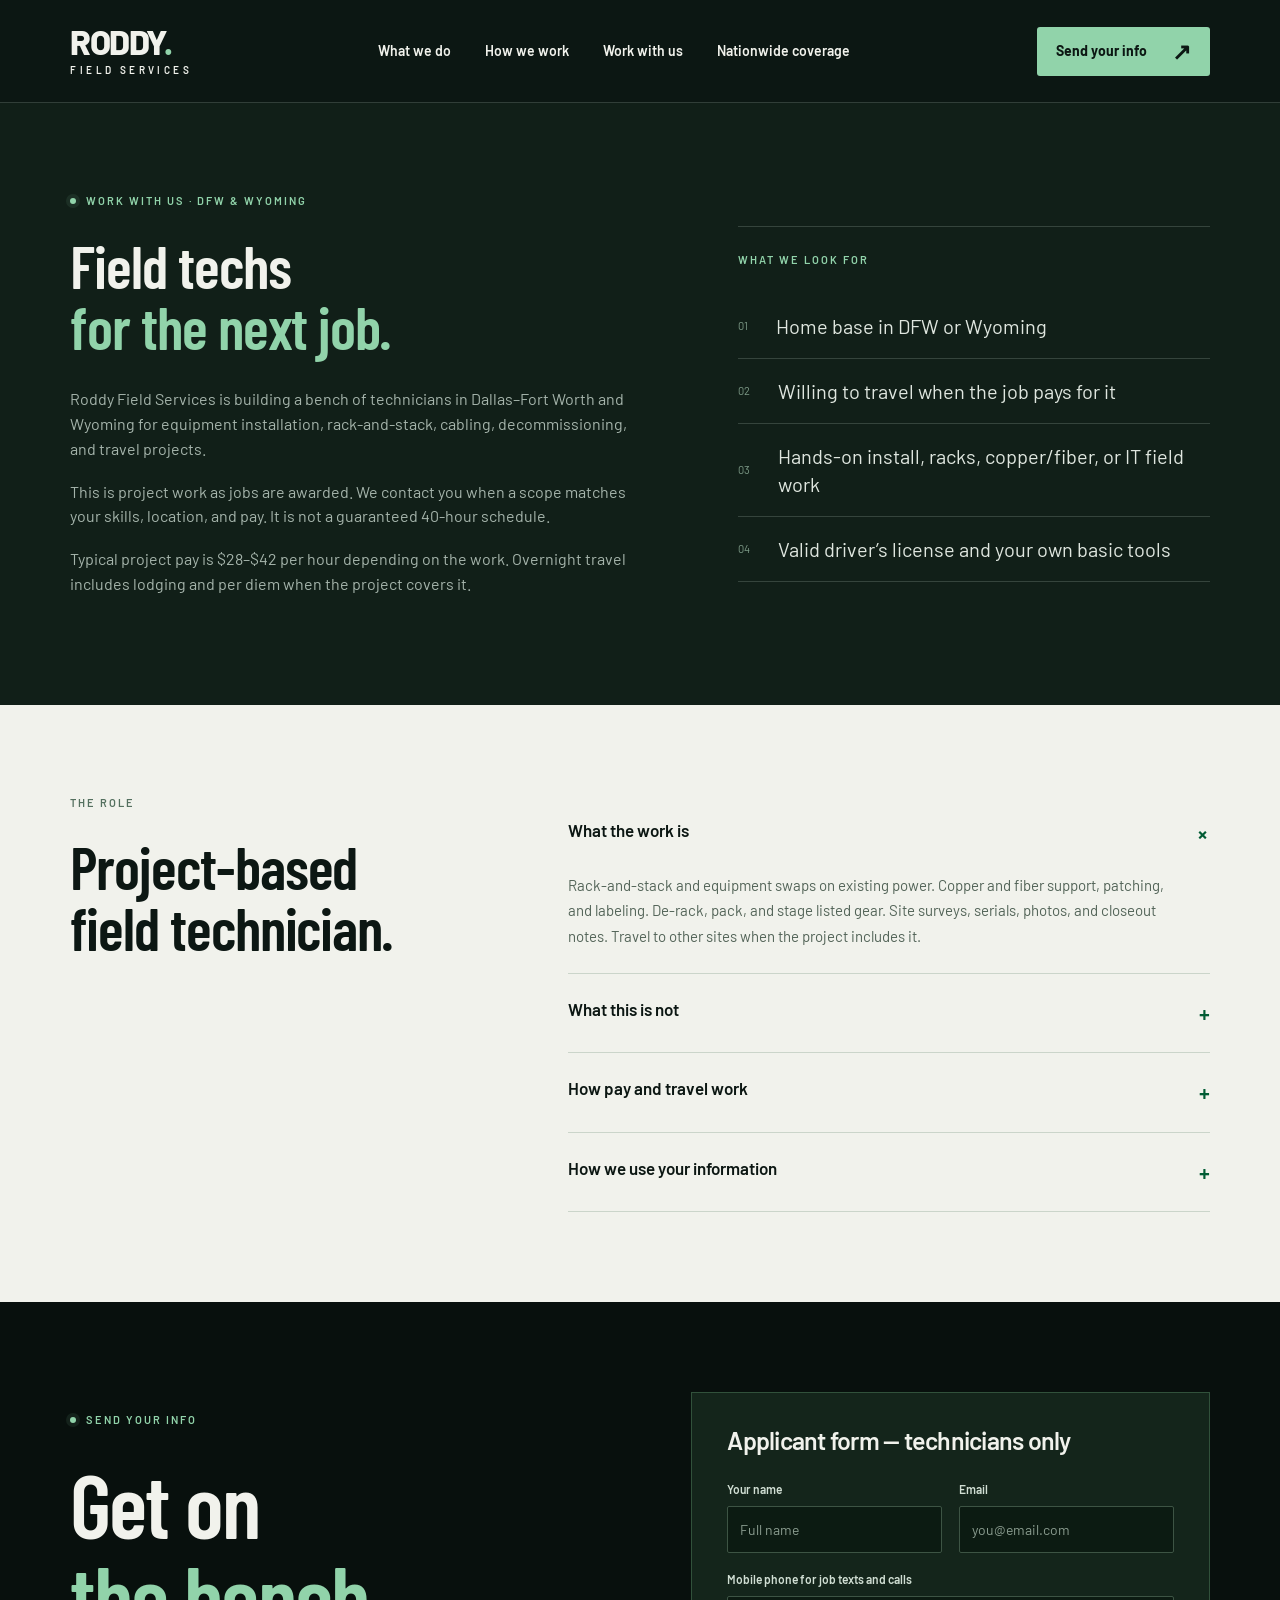
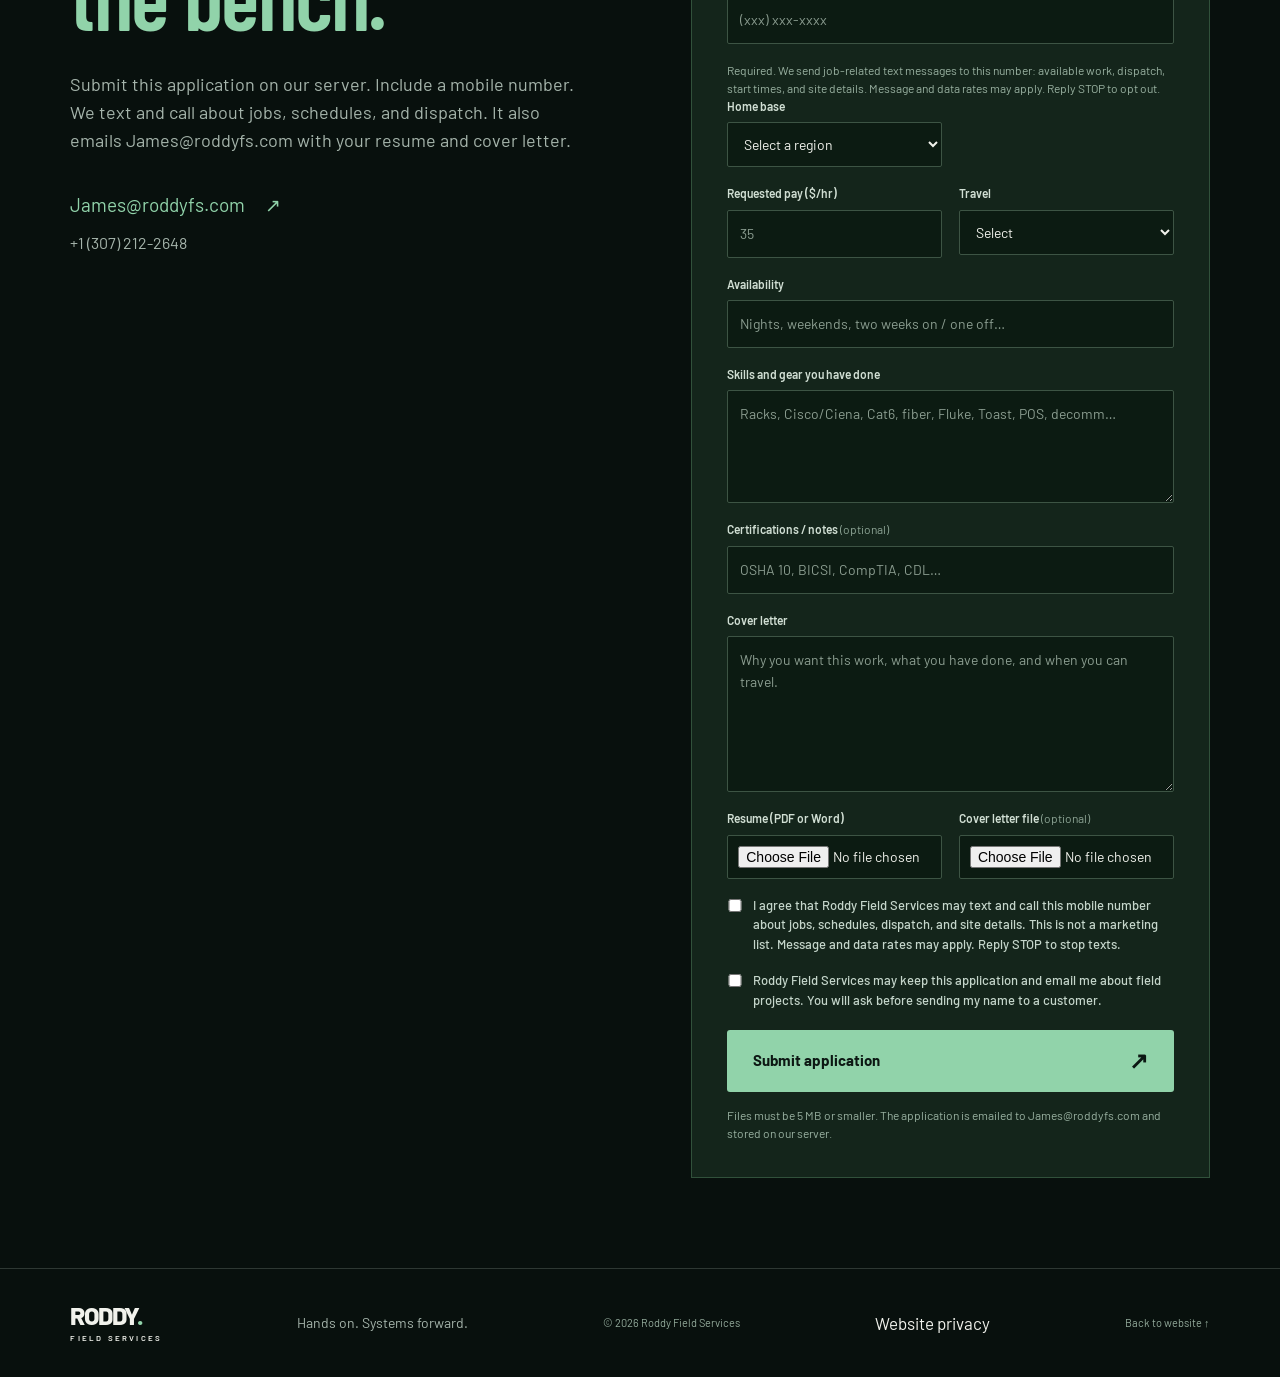
==== apply.html @ 119104b2 "Send customer project conversations to the droplet with a distinct mail title. The homepage form pos" ====
<!doctype html>
<html lang="en">
<head>
  <meta charset="utf-8"><meta name="viewport" content="width=device-width,initial-scale=1">
  <meta name="theme-color" content="#0c1713">
  <title>Field technicians wanted | Roddy Field Services</title>
  <meta name="description" content="Project-based field technician roster for Dallas–Fort Worth and Wyoming. Equipment installation, rack-and-stack, cabling, and travel work as projects are awarded.">
  <link rel="canonical" href="https://apply.roddyfs.com/">
  <meta property="og:url" content="https://apply.roddyfs.com/">
  <meta property="og:image" content="https://roddyfs.com/assets/roddy-badge.png">
  <meta property="og:title" content="Field technicians wanted | Roddy Field Services">
  <meta property="og:description" content="Join the Roddy Field Services bench for DFW and Wyoming. Project-based install, cabling, and travel work.">
  <meta property="og:type" content="website">
  <link rel="icon" href="assets/favicon.svg" type="image/svg+xml"><link rel="stylesheet" href="styles.css">
  <script src="apply.js" defer></script><script src="analytics.js" defer></script>
</head>
<body>
<a class="skip" href="#main">Skip to content</a>
<header class="header">
  <a class="brand" href="/" aria-label="Roddy Field Services home"><span>RODDY<span class="brand-dot">.</span></span><small>FIELD SERVICES</small></a>
  <nav aria-label="Main navigation" id="main-nav"><a href="/#services">What we do</a><a href="/#approach">How we work</a><a href="https://apply.roddyfs.com/" aria-current="page">Work with us</a><a href="/#service-areas">Nationwide coverage</a></nav>
  <a class="button small header-cta" href="#apply">Send your info <span aria-hidden="true">↗</span></a>
  <button class="menu-toggle" aria-label="Open navigation" aria-controls="main-nav" aria-expanded="false"><span></span><span></span></button>
</header>
<main id="main">
  <section class="about section" style="grid-template-columns:1.1fr .9fr;gap:8%">
    <div class="about-copy">
      <p class="eyebrow"><span class="status-dot"></span> WORK WITH US · DFW &amp; WYOMING</p>
      <h2>Field techs<br><span>for the next job.</span></h2>
      <p>Roddy Field Services is building a bench of technicians in Dallas–Fort Worth and Wyoming for equipment installation, rack-and-stack, cabling, decommissioning, and travel projects.</p>
      <p>This is project work as jobs are awarded. We contact you when a scope matches your skills, location, and pay. It is not a guaranteed 40-hour schedule.</p>
      <p>Typical project pay is $28–$42 per hour depending on the work. Overnight travel includes lodging and per diem when the project covers it.</p>
    </div>
    <div class="experience-panel">
      <span class="eyebrow">WHAT WE LOOK FOR</span>
      <div><span>01</span><p>Home base in DFW or Wyoming</p></div>
      <div><span>02</span><p>Willing to travel when the job pays for it</p></div>
      <div><span>03</span><p>Hands-on install, racks, copper/fiber, or IT field work</p></div>
      <div><span>04</span><p>Valid driver’s license and your own basic tools</p></div>
    </div>
  </section>

  <section class="faq section">
    <div>
      <p class="eyebrow">THE ROLE</p>
      <h2>Project-based<br>field technician.</h2>
    </div>
    <div class="faq-list">
      <details open><summary>What the work is<span aria-hidden="true">+</span></summary><p>Rack-and-stack and equipment swaps on existing power. Copper and fiber support, patching, and labeling. De-rack, pack, and stage listed gear. Site surveys, serials, photos, and closeout notes. Travel to other sites when the project includes it.</p></details>
      <details><summary>What this is not<span aria-hidden="true">+</span></summary><p>New 120 V circuits, hardwired UPS, fire alarm, cameras, or access control. Licensed electrical work stays with a licensed electrician. We will tell you the scope before you accept a project.</p></details>
      <details><summary>How pay and travel work<span aria-hidden="true">+</span></summary><p>Pay is set per project, typically $28–$42/hour. You review the rate, dates, and site before you accept. Overnight work includes lodging and per diem when the customer funds them. Drive time and overtime are written into the assignment.</p></details>
      <details><summary>How we use your information<span aria-hidden="true">+</span></summary><p>We keep your contact details, skills, home base, and requested pay. We text and call the mobile number you give us about matching jobs, start times, and site details. Message and data rates may apply. Reply STOP to a text to opt out. We do not sell the list. We ask before submitting your name to a customer.</p></details>
    </div>
  </section>

  <section class="contact section" id="apply">
    <div class="contact-copy">
      <p class="eyebrow"><span class="status-dot"></span> SEND YOUR INFO</p>
      <h2>Get on<br><span>the bench.</span></h2>
      <p>Submit this application on our server. Include a mobile number. We text and call about jobs, schedules, and dispatch. It also emails James@roddyfs.com with your resume and cover letter.</p>
      <a class="contact-email" href="mailto:James@roddyfs.com">James@roddyfs.com <span aria-hidden="true">↗</span></a>
      <a class="contact-phone" href="tel:+13072122648">+1 (307) 212-2648</a>
    </div>
    <form id="apply-form" enctype="multipart/form-data">
      <h3>Applicant form — technicians only</h3>
      <div class="form-row">
        <label>Your name<input name="name" autocomplete="name" placeholder="Full name" required maxlength="100"></label>
        <label>Email<input name="email" type="email" autocomplete="email" placeholder="you@email.com" required maxlength="150"></label>
      </div>
      <label>Mobile phone for job texts and calls<input name="phone" type="tel" autocomplete="tel" inputmode="tel" placeholder="(xxx) xxx-xxxx" required maxlength="40"></label>
      <p class="form-note">Required. We send job-related text messages to this number: available work, dispatch, start times, and site details. Message and data rates may apply. Reply STOP to opt out.</p>
      <div class="form-row">
        <label>Home base<select name="base" required>
          <option value="" disabled selected>Select a region</option>
          <option>Dallas–Fort Worth, TX</option>
          <option>Wyoming</option>
          <option>Open to relocate / other</option>
        </select></label>
      </div>
      <div class="form-row">
        <label>Requested pay ($/hr)<input name="pay" type="number" min="15" max="120" step="1" placeholder="35" required></label>
        <label>Travel<select name="travel" required>
          <option value="" disabled selected>Select</option>
          <option>Local only</option>
          <option>Regional (a few hours’ drive)</option>
          <option>Nationwide overnight</option>
        </select></label>
      </div>
      <label>Availability<input name="availability" placeholder="Nights, weekends, two weeks on / one off…" maxlength="180"></label>
      <label>Skills and gear you have done<textarea name="skills" rows="4" placeholder="Racks, Cisco/Ciena, Cat6, fiber, Fluke, Toast, POS, decomm…" required maxlength="1000"></textarea></label>
      <label>Certifications / notes <span class="optional">(optional)</span><input name="certs" placeholder="OSHA 10, BICSI, CompTIA, CDL…" maxlength="250"></label>
      <label>Cover letter<textarea name="coverLetter" rows="6" placeholder="Why you want this work, what you have done, and when you can travel." required maxlength="8000"></textarea></label>
      <div class="form-row">
        <label>Resume (PDF or Word)<input name="resume" type="file" accept=".pdf,.doc,.docx,.txt,.rtf,application/pdf" required></label>
        <label>Cover letter file <span class="optional">(optional)</span><input name="coverLetterFile" type="file" accept=".pdf,.doc,.docx,.txt,.rtf,application/pdf"></label>
      </div>
      <label class="consent-row"><input name="smsConsent" type="checkbox" required> I agree that Roddy Field Services may text and call this mobile number about jobs, schedules, dispatch, and site details. This is not a marketing list. Message and data rates may apply. Reply STOP to stop texts.</label>
      <label class="consent-row"><input name="consent" type="checkbox" required> Roddy Field Services may keep this application and email me about field projects. You will ask before sending my name to a customer.</label>
      <button type="submit" class="button">Submit application <span aria-hidden="true">↗</span></button>
      <p class="form-note">Files must be 5 MB or smaller. The application is emailed to James@roddyfs.com and stored on our server.</p>
      <div id="apply-status" hidden>
        <p role="status"></p>
      </div>
    </form>
  </section>
</main>
<footer>
  <a class="brand" href="/"><span>RODDY<span class="brand-dot">.</span></span><small>FIELD SERVICES</small></a>
  <p>Hands on. Systems forward.</p>
  <span>© <span id="year">2026</span> Roddy Field Services</span>
  <a href="privacy.html">Website privacy</a>
  <a href="/">Back to website ↑</a>
</footer>
</body>
</html>
---- styles.css ----
@import url('https://fonts.googleapis.com/css2?family=Barlow+Condensed:wght@500;600;700;800&family=Barlow:wght@400;500;600;700;800&display=swap');
:root{--ink:#0c1713;--deep:#08100d;--green:#025c34;--mint:#91d3aa;--paper:#f1f2ec;--muted:#a5b4ab;--line:rgba(215,237,222,.18);--font:'Barlow',Arial,sans-serif;--display:'Barlow Condensed','Arial Narrow',Impact,sans-serif}
*{box-sizing:border-box}html{scroll-behavior:smooth;scroll-padding-top:100px}body{margin:0;background:var(--ink);color:var(--paper);font-family:var(--font);font-size:17px;line-height:1.55}a{color:inherit;text-decoration:none}button,input,textarea,select{font:inherit}button,a,input,select,textarea{-webkit-tap-highlight-color:transparent}button{cursor:pointer}img{max-width:100%}h1,h2,h3,p{margin:0}h1,h2,h3{line-height:1.02}h1,h2{font-family:var(--display);font-weight:600;letter-spacing:-.018em}h2{font-size:clamp(48px,5.3vw,78px)}h3{font-size:26px;font-weight:600;letter-spacing:-.03em}p{color:var(--muted)}:focus-visible{outline:3px solid #9be8b9;outline-offset:5px}.skip{position:fixed;top:-80px;left:20px;z-index:100;background:var(--paper);color:var(--ink);padding:12px}.skip:focus{top:10px}.header{height:103px;max-width:1600px;margin:auto;padding:0 5.5%;display:flex;align-items:center;justify-content:space-between;border-bottom:1px solid var(--line);position:relative;z-index:10}.brand{display:flex;flex-direction:column;line-height:.9;flex-shrink:0}.brand>span{font-size:34px;font-weight:800;letter-spacing:-1.5px}.brand-dot{color:var(--mint)}.brand small{font-size:10px;letter-spacing:3.4px;margin-top:9px;font-weight:600}.header nav{display:flex;gap:34px;font-size:14px;font-weight:600}.header nav a{padding:10px 0}.header nav a:hover,.text-link:hover{color:var(--mint)}.button{display:inline-flex;align-items:center;justify-content:space-between;gap:25px;padding:18px 25px;background:var(--mint);color:var(--ink);font-size:15px;font-weight:700;border:1px solid transparent;border-radius:3px;transition:background .2s,transform .2s}.button:hover{background:#b8e7c8;transform:translateY(-2px)}.button span{font-size:23px;line-height:1}.button.small{padding:12px 18px;font-size:14px}.menu-toggle{display:none;background:none;border:0;padding:12px}.menu-toggle span{display:block;width:24px;height:2px;background:var(--paper);margin:6px}.hero{position:relative;overflow:hidden;max-width:1600px;margin:auto;min-height:720px;display:grid;grid-template-columns:1.05fr 1fr;padding:80px 5.5% 105px;align-items:center}.hero-grid{position:absolute;inset:0;background-image:linear-gradient(rgba(145,211,170,.035) 1px,transparent 1px),linear-gradient(90deg,rgba(145,211,170,.035) 1px,transparent 1px);background-size:76px 76px;mask-image:linear-gradient(90deg,transparent,#000);pointer-events:none}.hero-copy{position:relative;z-index:2}.eyebrow{font-size:11px;font-weight:600;letter-spacing:2px;color:var(--mint);display:flex;align-items:center;gap:10px;line-height:1.5}.status-dot{height:6px;width:6px;background:var(--mint);border-radius:50%;display:inline-block;flex-shrink:0;box-shadow:0 0 0 4px rgba(145,211,170,.09)}h1{font-size:clamp(64px,6.25vw,96px);margin:25px 0 27px}h1 em{font-style:normal;color:var(--mint)}.hero-description{font-size:18px;max-width:450px;line-height:1.65}.hero-actions{display:flex;align-items:center;gap:24px;margin-top:32px;flex-wrap:wrap}.text-link{display:inline-flex;gap:18px;align-items:center;font-size:14px;font-weight:600;border-bottom:1px solid var(--line);padding-bottom:7px}.hero-footnote{display:flex;align-items:center;gap:13px;font-size:10px;letter-spacing:1.8px;color:#8b9d90;margin-top:35px}.hero-footnote i{width:3px;height:3px;background:#6b8473}.hero-art{position:relative;min-width:0;transform:translateX(25px);padding:40px 0}.hero-art img{position:relative;width:110%;max-width:110%;margin-left:-5%;height:auto;filter:drop-shadow(0 25px 35px #0005)}.logo-halo{position:absolute;inset:0;background:radial-gradient(ellipse at center,#0c704141,transparent 68%)}.art-cross{position:absolute;color:#64826e;font-family:monospace;font-size:18px}.art-cross.top{right:0;top:0}.art-cross.bottom{left:0;bottom:0}.art-caption{display:flex;justify-content:space-between;font-size:9px;letter-spacing:2px;color:#8b9c91;padding:0 20px;margin-top:20px}.hero-bottom{position:absolute;left:5.5%;right:5.5%;bottom:26px;border-top:1px solid var(--line);padding-top:21px;display:flex;justify-content:space-between;font-size:9px;letter-spacing:1.8px;color:#99aaa0}.hero-bottom a{display:flex;gap:25px}.section{padding:90px max(5.5%,calc((100vw - 1424px)/2))}.section-label{display:flex;gap:35px;align-items:center;font-size:10px;font-weight:600;letter-spacing:2px;margin-bottom:55px}.section-label .line{height:1px;background:currentColor;opacity:.2;flex:1}.focus{background:var(--paper);color:var(--ink)}.focus .section-label{color:#5c7162}.focus-heading{display:grid;grid-template-columns:1.2fr 1fr;gap:70px;align-items:center}.focus h2 span{color:#52705d}.focus-heading p{color:#55665b;max-width:460px;font-size:17px;margin-bottom:17px}.decom-feature{display:grid;grid-template-columns:1.05fr 1fr;margin-top:55px;border:1px solid #cbd5ca;min-height:440px}.field-photo{position:relative;margin:0;overflow:hidden;background:#16231d;isolation:isolate}.field-photo img{display:block;width:100%;height:100%;object-fit:cover}.field-photo figcaption{position:absolute;bottom:0;left:0;right:0;z-index:1;padding:48px 24px 20px;background:linear-gradient(transparent,rgba(5,15,10,.9));color:#f1f2ec;display:flex;flex-wrap:wrap;align-items:center;justify-content:space-between;gap:8px 16px}.field-photo figcaption span{font-size:9px;letter-spacing:1.6px;font-weight:600}.field-photo figcaption small{font-size:10px;color:#c4d1c8}.installation-photo{min-height:440px}.installation-photo img{position:absolute;inset:0;object-position:58% center}.recovery-photo{aspect-ratio:3/2;margin-bottom:30px}.experience-panel .recovery-photo+ .eyebrow{margin-bottom:16px}.decom-content{padding:45px 50px}.decom-content .eyebrow{color:#477458;margin-bottom:17px}.decom-content h3{font-family:var(--display);font-size:44px;letter-spacing:0;margin-bottom:18px}.decom-content p{color:#54665b;font-size:15px}.check-list{list-style:none;padding:0;margin:23px 0 27px;font-size:14px}.check-list li{position:relative;padding-left:23px;margin:9px 0}.check-list li:before{content:'↗';position:absolute;left:0;color:#087748}.decom-content .text-link{border-color:#b9c7bc;color:#025c34}.section-intro{display:flex;justify-content:space-between;gap:50px;align-items:end;margin-bottom:50px}.section-intro p{max-width:340px;font-size:16px}.section-intro h2 span{color:var(--mint)}.service-list{border-top:1px solid var(--line)}details{border-bottom:1px solid var(--line)}summary{list-style:none;cursor:pointer}summary::-webkit-details-marker{display:none}.service-list summary{display:flex;align-items:center;gap:34px;padding:30px 0}.service-number{color:#7b9784;font-family:var(--display);font-size:19px}.service-list h3{font-size:27px;flex:1}.service-plus{font-size:30px;font-weight:400;color:var(--mint);transition:transform .2s}details[open] .service-plus{transform:rotate(45deg)}.service-detail{padding:0 45px 30px 55px;display:grid;grid-template-columns:1.1fr 1fr;gap:18px 70px}.service-detail p{font-size:16px;max-width:540px;grid-row:span 2}.service-detail>span{font-size:10px;letter-spacing:1.4px;color:#8ca395;align-self:end}.service-detail a{font-size:14px;color:var(--mint)}.approach{background:var(--green)}.approach .section-label{color:#a5c7b4}.approach p{color:#bbd0c3}.steps{display:grid;grid-template-columns:repeat(3,1fr);border-top:1px solid #ffffff30;margin-top:60px}.steps article{padding:30px 35px 0 0}.steps article+article{border-left:1px solid #ffffff30;padding-left:35px}.step-number{font-family:var(--display);font-size:45px;color:#82bd96}.steps h3{margin:30px 0 17px;font-size:27px}.steps p{font-size:16px;max-width:330px}.about{display:grid;grid-template-columns:1.15fr 1fr;gap:12%;align-items:center;background:#111f18}.about .eyebrow{margin-bottom:25px}.about h2{font-size:clamp(46px,4.7vw,68px);margin-bottom:30px}.about h2 span{color:var(--mint)}.about-copy>p:not(.eyebrow){max-width:560px;font-size:16px;margin-bottom:18px}.about .text-link{margin-top:12px}.experience-panel{border-top:1px solid var(--line);padding-top:25px}.experience-panel>div:not(.travel-note){display:flex;gap:28px;align-items:center;border-bottom:1px solid var(--line);padding:18px 0}.experience-panel>div>span{font-size:11px;color:#7e9b88}.experience-panel>div>p{font-size:20px;line-height:1.4;color:#dfE6df}.travel-note{display:flex;gap:18px;margin-top:30px}.travel-note svg{width:27px;height:30px;fill:none;stroke:var(--mint);stroke-width:1.4;flex-shrink:0}.experience-panel .travel-note p{font-size:13px;color:var(--muted);line-height:1.7}.travel-note strong{color:var(--mint);font-weight:500}.faq{display:grid;grid-template-columns:.8fr 1.2fr;gap:70px;background:var(--paper);color:var(--ink)}.faq .eyebrow{color:#54705f;margin-bottom:25px}.faq h2{font-size:60px}.faq details{border-color:#cbd5ca}.faq summary{display:flex;justify-content:space-between;gap:20px;padding:22px 0;font-size:17px;font-weight:600}.faq summary span{color:var(--green);font-size:22px}.faq details[open] summary span{transform:rotate(45deg)}.faq details p{color:#536458;font-size:15px;line-height:1.7;padding:0 35px 24px 0}.contact{display:grid;grid-template-columns:1fr 1fr;gap:9%;background:var(--deep);position:relative}.contact-copy{padding-top:20px}.contact h2{font-size:clamp(65px,7vw,100px);margin:30px 0}.contact h2 span{color:var(--mint)}.contact-copy p:not(.eyebrow){font-size:18px}.contact-email{display:flex;align-items:center;gap:20px;font-size:19px;margin-top:35px;color:var(--mint);overflow-wrap:anywhere}.contact-phone{display:block;font-size:16px;margin-top:12px;color:#a5b4ab}form{padding:35px;background:#14251b;border:1px solid #31513b}form h3{font-size:25px;margin-bottom:27px}.form-row{display:grid;grid-template-columns:1fr 1fr;gap:17px}label{display:block;font-size:12px;font-weight:600;color:#d0ded3;margin-bottom:17px}.optional{color:#8ca394;font-weight:400}input,select,textarea{display:block;width:100%;margin-top:7px;background:#0c1b12;border:1px solid #3d5444;border-radius:2px;color:var(--paper);padding:12px;font-size:14px;font-weight:400;min-width:0;outline-offset:2px}textarea{resize:vertical;min-height:100px}input::placeholder,textarea::placeholder{color:#8b9d90;opacity:1}select{color-scheme:dark}form .button{width:100%;margin-top:3px}form .form-note{font-size:12px;color:#99b1a1;line-height:1.5;margin-top:14px}#email-fallback{border-top:1px solid #405b47;margin-top:20px;padding-top:15px}#email-fallback p{font-size:13px}#copy-details{background:none;border:1px solid #789982;color:var(--mint);font-size:13px;padding:8px 12px;margin-top:12px}#copy-status{font-size:12px;margin-left:10px;color:var(--mint)}.consent-row{display:flex;align-items:flex-start;gap:10px;font-size:13px;font-weight:500;line-height:1.5;color:#c5d6cb}.consent-row input{width:auto;margin:3px 0 0;min-width:16px}input[type=file]{padding:10px;background:#0c1b12}#apply-status,#email-fallback{border-top:1px solid #405b47;margin-top:20px;padding-top:15px}#apply-status p{font-size:14px;color:var(--mint)}footer{border-top:1px solid var(--line);padding:35px 5.5%;display:flex;gap:35px;align-items:center;justify-content:space-between;background:var(--deep)}footer .brand>span{font-size:25px}footer .brand small{font-size:8px;letter-spacing:2.2px}footer p{font-size:14px}footer>span,footer>a:last-child{font-size:11px;color:#93aa9b}
@media(min-width:1600px){.header{max-width:none;padding-left:max(5.5%,calc((100vw - 1424px)/2));padding-right:max(5.5%,calc((100vw - 1424px)/2))}.hero{max-width:none;padding-left:max(5.5%,calc((100vw - 1424px)/2));padding-right:max(5.5%,calc((100vw - 1424px)/2))}.hero-bottom{left:max(5.5%,calc((100vw - 1424px)/2));right:max(5.5%,calc((100vw - 1424px)/2))}}
@media(max-width:1100px){.header nav{gap:20px}.hero{padding-top:65px;min-height:650px}h1{font-size:72px}.hero-art{transform:translateX(10px)}.hero-actions{gap:18px}.hero-actions .button{padding:15px 18px}.hero-description{font-size:16px}.hero-footnote{font-size:8px}.decom-content{padding:35px}.focus-heading{gap:40px}.service-detail{gap:20px 35px}.contact{gap:45px}form{padding:25px}.contact-email{font-size:16px}footer p{display:none}}
@media(max-width:760px){html{scroll-padding-top:25px}.header{height:85px;padding:0 6%}.brand>span{font-size:29px}.brand small{font-size:8px;letter-spacing:3px}.header-cta{margin-left:auto;margin-right:15px}.button.small{padding:10px 13px;font-size:12px;gap:12px}.menu-toggle{display:block}.header nav{display:none;position:absolute;top:84px;left:0;right:0;background:#13281c;padding:22px 6%;border-bottom:1px solid var(--line);box-shadow:0 15px 25px #0004}.header nav.open{display:flex;flex-direction:column;gap:6px}.hero{display:flex;flex-direction:column;align-items:stretch;padding:45px 6% 85px;min-height:0}.hero-grid{mask-image:none;opacity:.5}.eyebrow{font-size:9px;letter-spacing:1.5px}h1{font-size:clamp(59px,11vw,80px);margin:22px 0}.hero-description{max-width:480px;font-size:16px}.hero-actions{margin-top:25px}.hero-actions .button{font-size:14px}.hero-footnote{font-size:8px;letter-spacing:1.2px;margin-top:25px}.hero-art{width:100%;max-width:510px;align-self:center;transform:none;padding:20px 0 0;margin-top:35px}.hero-art img{width:100%;max-width:100%;margin:0}.art-caption{font-size:8px;margin-top:5px;padding:0}.art-cross{display:none}.hero-bottom{left:6%;right:6%;font-size:8px;letter-spacing:1px;bottom:20px}.hero-bottom>a{font-size:0;gap:0}.hero-bottom>a span{font-size:16px}.section{padding:60px 6%}.section-label{font-size:9px;margin-bottom:35px;gap:20px}.focus-heading{grid-template-columns:1fr;gap:25px}h2{font-size:52px}.focus-heading p{font-size:16px}.decom-feature{grid-template-columns:1fr;margin-top:25px}.installation-photo{min-height:0;aspect-ratio:3/2}.field-photo figcaption{padding:40px 18px 16px}.field-photo figcaption span{font-size:8px;letter-spacing:1.2px}.field-photo figcaption small{font-size:9px}.decom-content{padding:30px 25px}.decom-content h3{font-size:40px}.section-intro{display:block;margin-bottom:32px}.section-intro p{margin-top:23px;font-size:15px}.service-list summary{gap:18px;padding:24px 0}.service-list h3{font-size:22px;line-height:1.15}.service-number{font-size:17px}.service-detail{display:block;padding:0 10px 24px 35px}.service-detail p{font-size:15px;margin-bottom:18px}.service-detail>span{display:block;font-size:9px;margin-bottom:14px;line-height:1.7}.steps{grid-template-columns:1fr;margin-top:35px}.steps article,.steps article+article{padding:25px 0;border-left:0;border-bottom:1px solid #ffffff30;display:grid;grid-template-columns:50px 1fr;gap:12px 20px}.step-number{font-size:35px;grid-row:span 2}.steps h3{margin:4px 0 0;font-size:24px}.steps p{max-width:none;font-size:15px;grid-column:2}.about{grid-template-columns:1fr;gap:40px}.about h2{font-size:49px}.experience-panel>div>p{font-size:20px}.faq{grid-template-columns:1fr;gap:28px}.faq h2{font-size:50px}.faq h2 br{display:none}.faq .eyebrow{margin-bottom:18px}.faq summary{font-size:16px}.contact{grid-template-columns:1fr;gap:40px}.contact-copy{padding-top:0}.contact h2{font-size:72px}.contact h2 br:nth-child(2){display:none}.contact h2 span{display:block}.contact-email{font-size:19px}.form-row{gap:12px}form{padding:25px 20px}form h3{font-size:23px}footer{flex-wrap:wrap;padding:30px 6%;gap:25px}footer>span{order:3;flex:1 0 100%}footer>a:last-child{margin-left:auto}}
@media(prefers-reduced-motion:reduce){html{scroll-behavior:auto}*,*:before,*:after{transition:none!important;animation:none!important}}
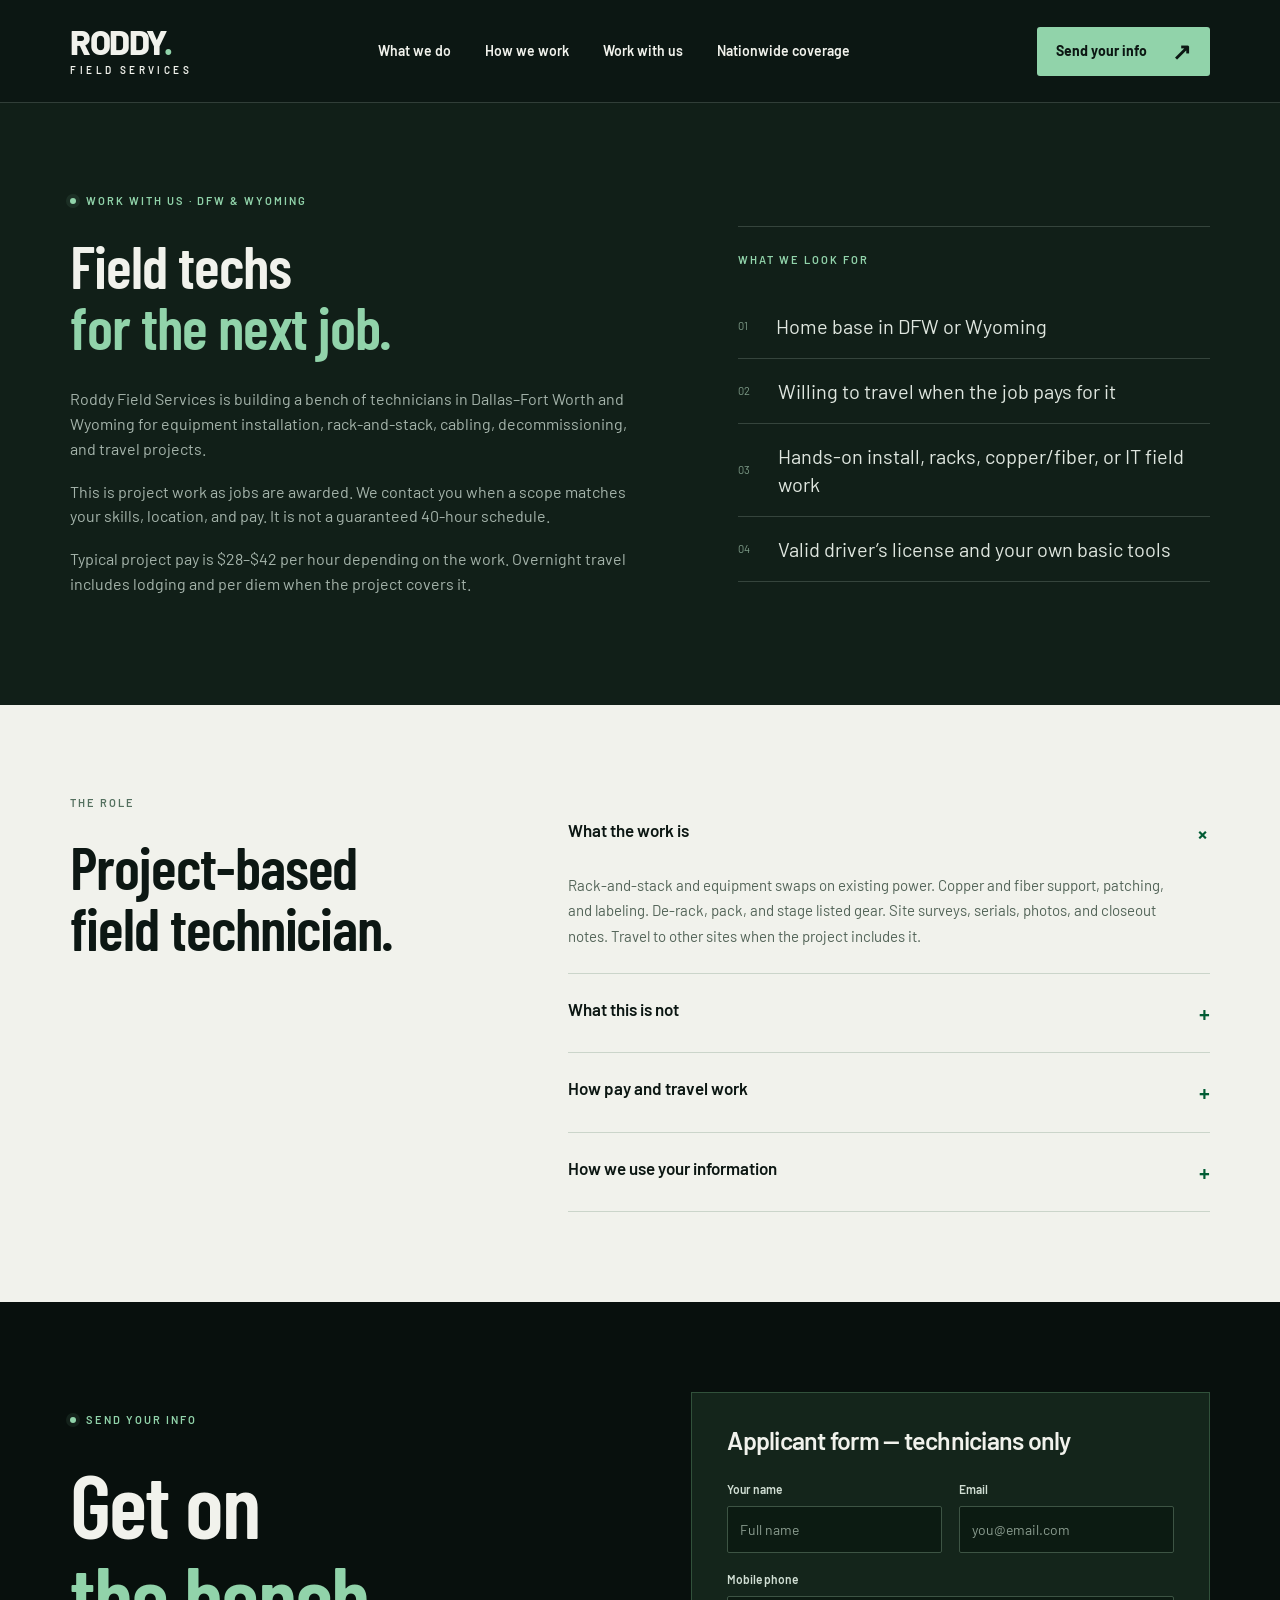
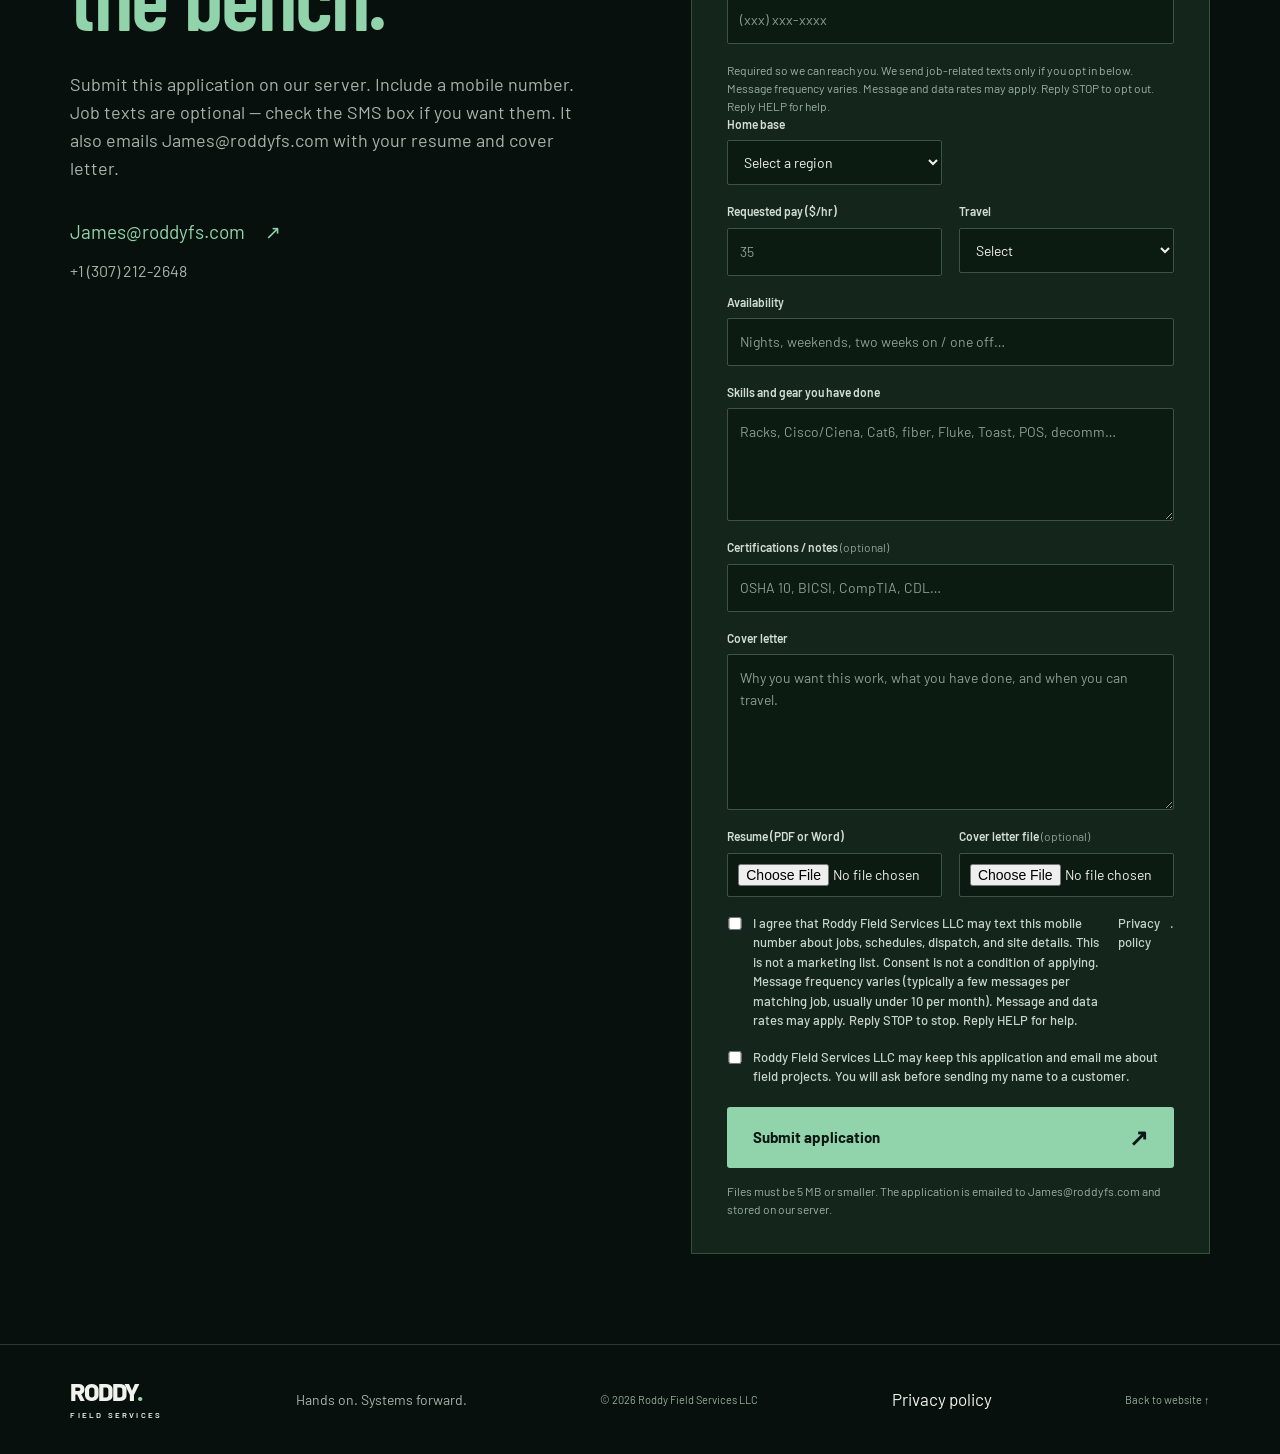
==== commit e8dcbe12: "Make job-text SMS opt-in optional and fill 10DLC privacy copy. Carriers reject a required SMS checkb" ====
--- a/apply.html
+++ b/apply.html
@@ -49,7 +49,7 @@
       <details open><summary>What the work is<span aria-hidden="true">+</span></summary><p>Rack-and-stack and equipment swaps on existing power. Copper and fiber support, patching, and labeling. De-rack, pack, and stage listed gear. Site surveys, serials, photos, and closeout notes. Travel to other sites when the project includes it.</p></details>
       <details><summary>What this is not<span aria-hidden="true">+</span></summary><p>New 120 V circuits, hardwired UPS, fire alarm, cameras, or access control. Licensed electrical work stays with a licensed electrician. We will tell you the scope before you accept a project.</p></details>
       <details><summary>How pay and travel work<span aria-hidden="true">+</span></summary><p>Pay is set per project, typically $28–$42/hour. You review the rate, dates, and site before you accept. Overnight work includes lodging and per diem when the customer funds them. Drive time and overtime are written into the assignment.</p></details>
-      <details><summary>How we use your information<span aria-hidden="true">+</span></summary><p>We keep your contact details, skills, home base, and requested pay. We text and call the mobile number you give us about matching jobs, start times, and site details. Message and data rates may apply. Reply STOP to a text to opt out. We do not sell the list. We ask before submitting your name to a customer.</p></details>
+      <details><summary>How we use your information<span aria-hidden="true">+</span></summary><p>Roddy Field Services LLC keeps your contact details, skills, home base, and requested pay. If you opt in, we text that mobile number about matching jobs, start times, and site details. Message frequency varies (typically a few messages per matching job, usually under 10 per month). Message and data rates may apply. Reply STOP to opt out. Reply HELP for help. Consent to texts is not a condition of applying. Mobile numbers and SMS opt-in data are not shared with third parties for marketing. We ask before submitting your name to a customer. See our <a href="/privacy.html">privacy policy</a>.</p></details>
     </div>
   </section>
 
@@ -57,7 +57,7 @@
     <div class="contact-copy">
       <p class="eyebrow"><span class="status-dot"></span> SEND YOUR INFO</p>
       <h2>Get on<br><span>the bench.</span></h2>
-      <p>Submit this application on our server. Include a mobile number. We text and call about jobs, schedules, and dispatch. It also emails James@roddyfs.com with your resume and cover letter.</p>
+      <p>Submit this application on our server. Include a mobile number. Job texts are optional — check the SMS box if you want them. It also emails James@roddyfs.com with your resume and cover letter.</p>
       <a class="contact-email" href="mailto:James@roddyfs.com">James@roddyfs.com <span aria-hidden="true">↗</span></a>
       <a class="contact-phone" href="tel:+13072122648">+1 (307) 212-2648</a>
     </div>
@@ -67,8 +67,8 @@
         <label>Your name<input name="name" autocomplete="name" placeholder="Full name" required maxlength="100"></label>
         <label>Email<input name="email" type="email" autocomplete="email" placeholder="you@email.com" required maxlength="150"></label>
       </div>
-      <label>Mobile phone for job texts and calls<input name="phone" type="tel" autocomplete="tel" inputmode="tel" placeholder="(xxx) xxx-xxxx" required maxlength="40"></label>
-      <p class="form-note">Required. We send job-related text messages to this number: available work, dispatch, start times, and site details. Message and data rates may apply. Reply STOP to opt out.</p>
+      <label>Mobile phone<input name="phone" type="tel" autocomplete="tel" inputmode="tel" placeholder="(xxx) xxx-xxxx" required maxlength="40"></label>
+      <p class="form-note">Required so we can reach you. We send job-related texts only if you opt in below. Message frequency varies. Message and data rates may apply. Reply STOP to opt out. Reply HELP for help.</p>
       <div class="form-row">
         <label>Home base<select name="base" required>
           <option value="" disabled selected>Select a region</option>
@@ -94,8 +94,8 @@
         <label>Resume (PDF or Word)<input name="resume" type="file" accept=".pdf,.doc,.docx,.txt,.rtf,application/pdf" required></label>
         <label>Cover letter file <span class="optional">(optional)</span><input name="coverLetterFile" type="file" accept=".pdf,.doc,.docx,.txt,.rtf,application/pdf"></label>
       </div>
-      <label class="consent-row"><input name="smsConsent" type="checkbox" required> I agree that Roddy Field Services may text and call this mobile number about jobs, schedules, dispatch, and site details. This is not a marketing list. Message and data rates may apply. Reply STOP to stop texts.</label>
-      <label class="consent-row"><input name="consent" type="checkbox" required> Roddy Field Services may keep this application and email me about field projects. You will ask before sending my name to a customer.</label>
+      <label class="consent-row"><input name="smsConsent" type="checkbox"> I agree that Roddy Field Services LLC may text this mobile number about jobs, schedules, dispatch, and site details. This is not a marketing list. Consent is not a condition of applying. Message frequency varies (typically a few messages per matching job, usually under 10 per month). Message and data rates may apply. Reply STOP to stop. Reply HELP for help. <a href="/privacy.html">Privacy policy</a>.</label>
+      <label class="consent-row"><input name="consent" type="checkbox" required> Roddy Field Services LLC may keep this application and email me about field projects. You will ask before sending my name to a customer.</label>
       <button type="submit" class="button">Submit application <span aria-hidden="true">↗</span></button>
       <p class="form-note">Files must be 5 MB or smaller. The application is emailed to James@roddyfs.com and stored on our server.</p>
       <div id="apply-status" hidden>
@@ -107,8 +107,8 @@
 <footer>
   <a class="brand" href="/"><span>RODDY<span class="brand-dot">.</span></span><small>FIELD SERVICES</small></a>
   <p>Hands on. Systems forward.</p>
-  <span>© <span id="year">2026</span> Roddy Field Services</span>
-  <a href="privacy.html">Website privacy</a>
+  <span>© <span id="year">2026</span> Roddy Field Services LLC</span>
+  <a href="/privacy.html">Privacy policy</a>
   <a href="/">Back to website ↑</a>
 </footer>
 </body>
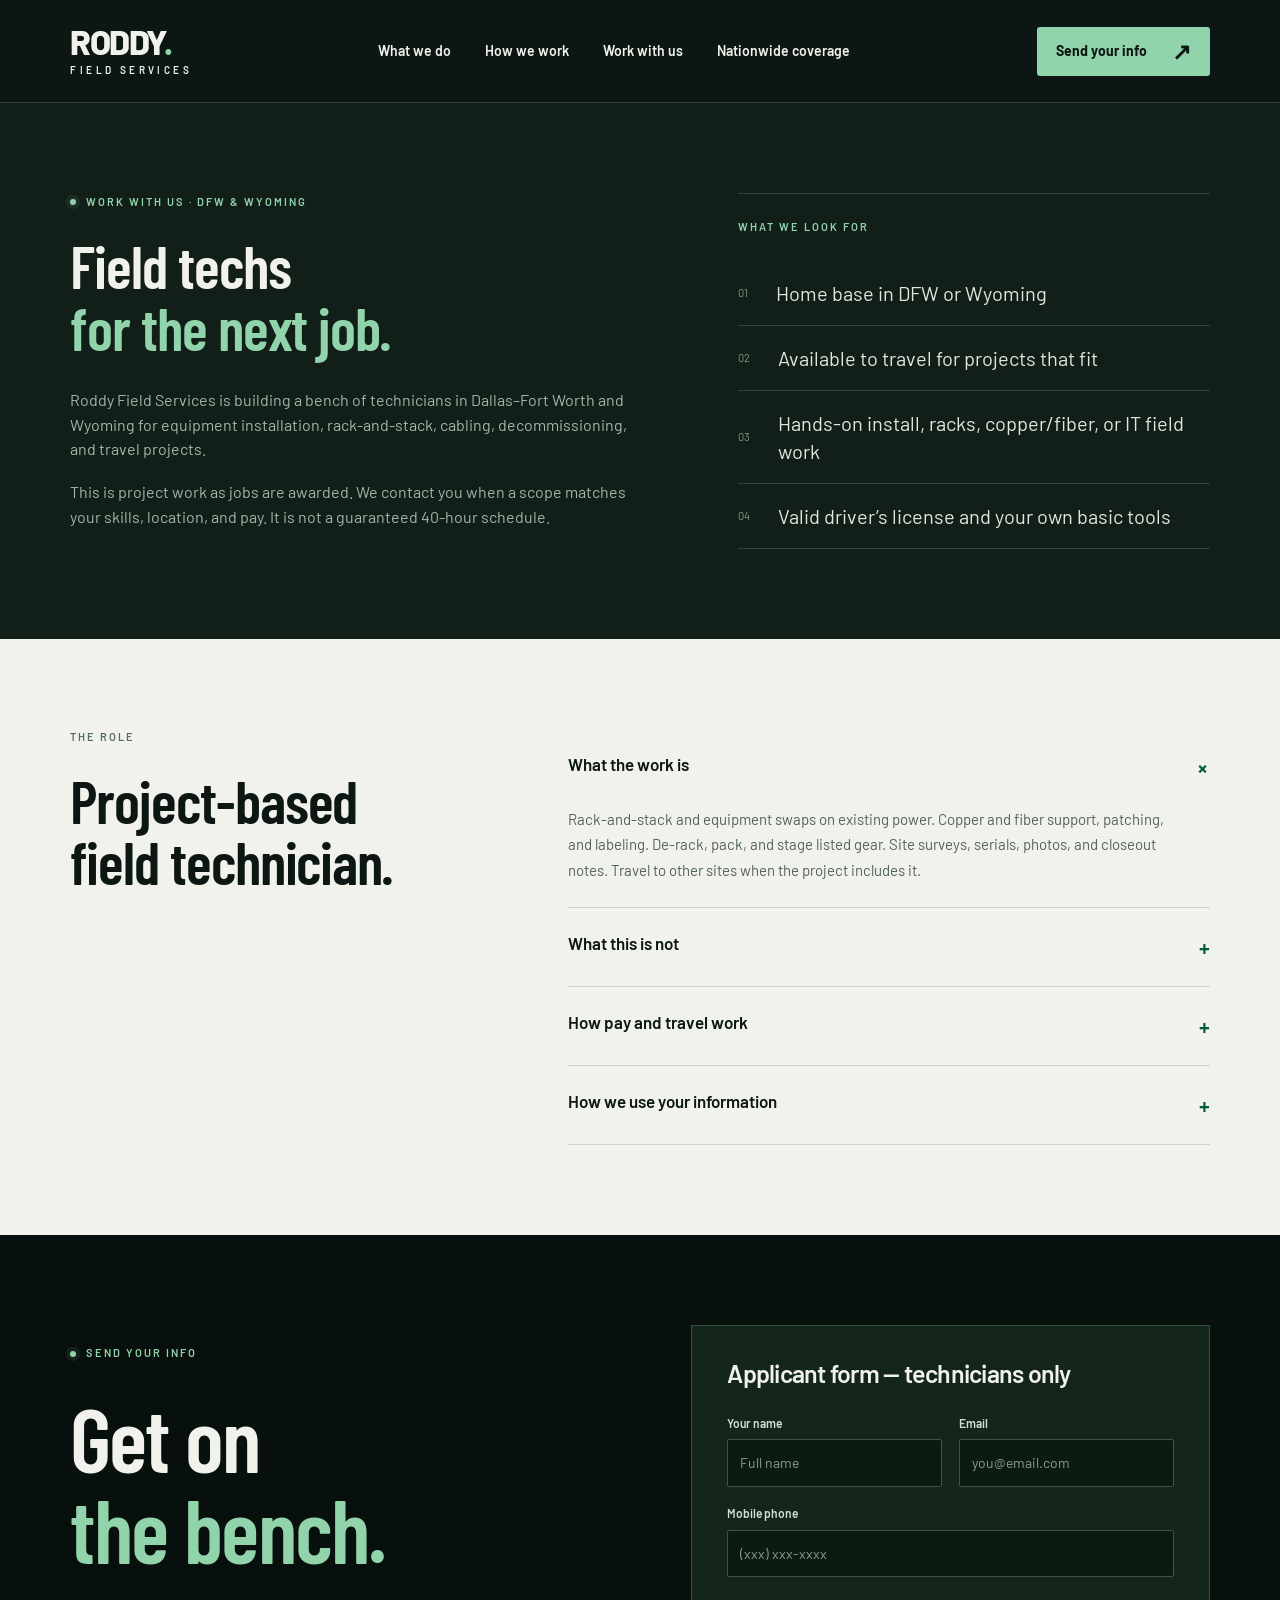
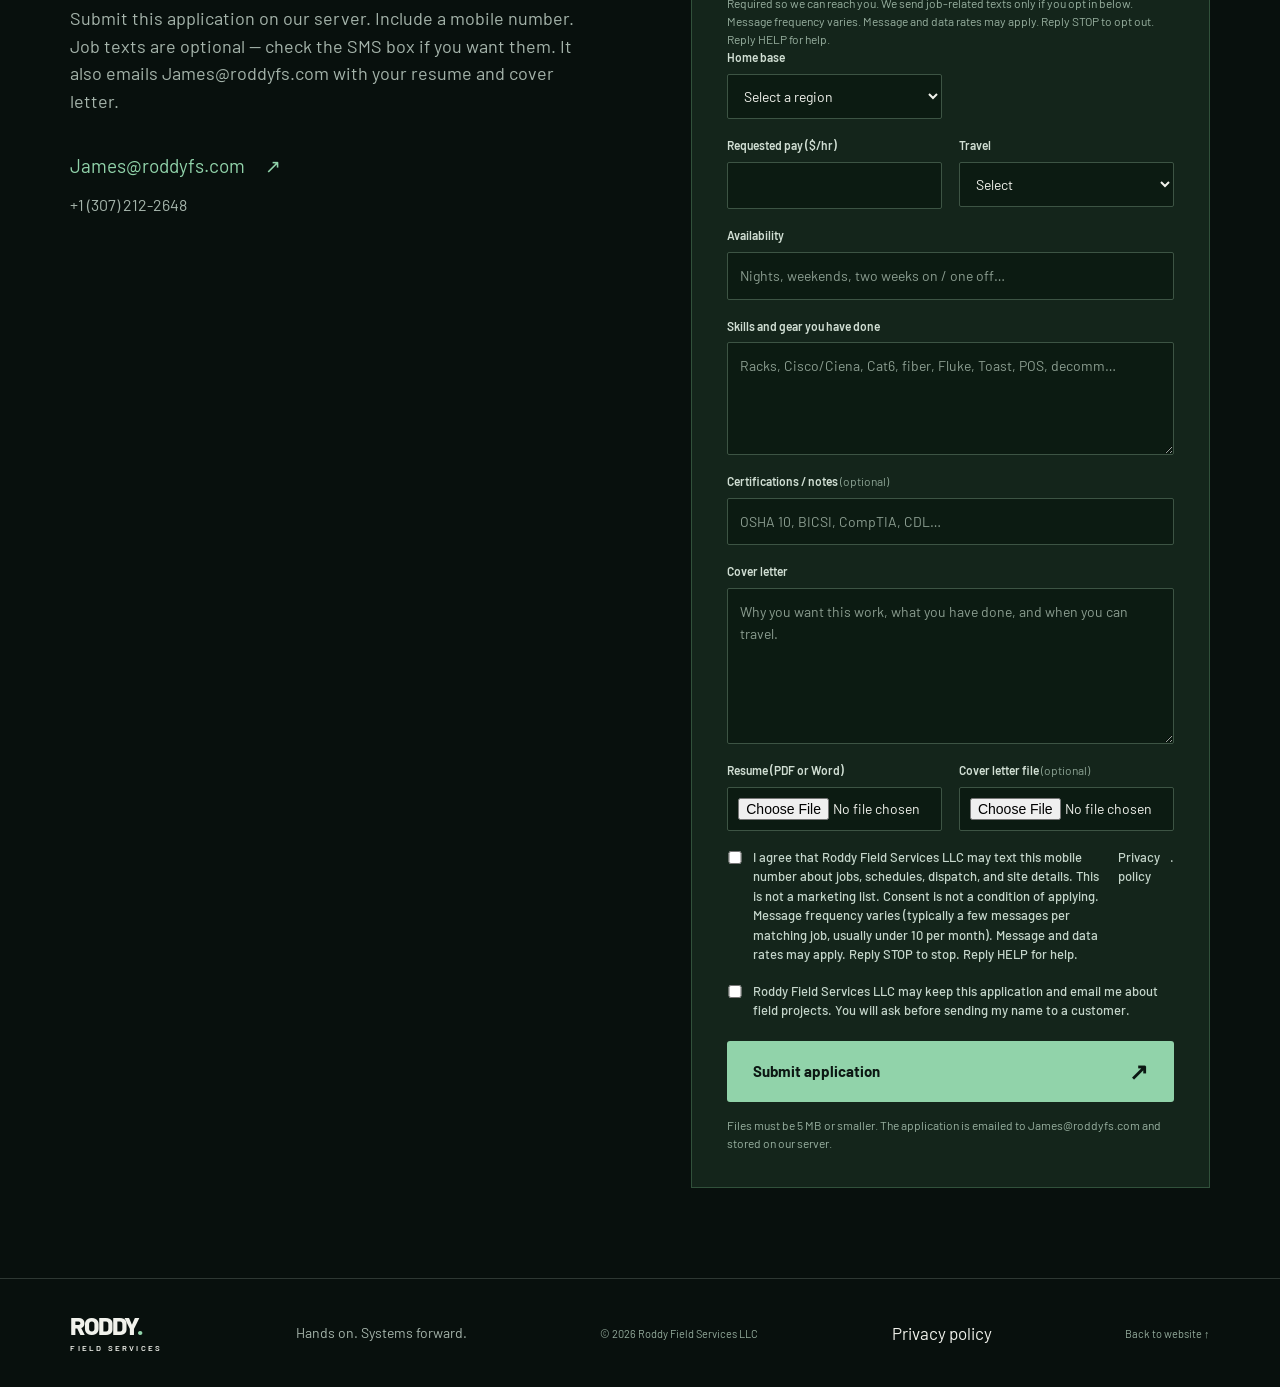
==== commit 8f8c6838: "Remove unconfirmed technician pay and travel claims" ====
--- a/apply.html
+++ b/apply.html
@@ -29,12 +29,11 @@
       <h2>Field techs<br><span>for the next job.</span></h2>
       <p>Roddy Field Services is building a bench of technicians in Dallas–Fort Worth and Wyoming for equipment installation, rack-and-stack, cabling, decommissioning, and travel projects.</p>
       <p>This is project work as jobs are awarded. We contact you when a scope matches your skills, location, and pay. It is not a guaranteed 40-hour schedule.</p>
-      <p>Typical project pay is $28–$42 per hour depending on the work. Overnight travel includes lodging and per diem when the project covers it.</p>
     </div>
     <div class="experience-panel">
       <span class="eyebrow">WHAT WE LOOK FOR</span>
       <div><span>01</span><p>Home base in DFW or Wyoming</p></div>
-      <div><span>02</span><p>Willing to travel when the job pays for it</p></div>
+      <div><span>02</span><p>Available to travel for projects that fit</p></div>
       <div><span>03</span><p>Hands-on install, racks, copper/fiber, or IT field work</p></div>
       <div><span>04</span><p>Valid driver’s license and your own basic tools</p></div>
     </div>
@@ -48,7 +47,7 @@
     <div class="faq-list">
       <details open><summary>What the work is<span aria-hidden="true">+</span></summary><p>Rack-and-stack and equipment swaps on existing power. Copper and fiber support, patching, and labeling. De-rack, pack, and stage listed gear. Site surveys, serials, photos, and closeout notes. Travel to other sites when the project includes it.</p></details>
       <details><summary>What this is not<span aria-hidden="true">+</span></summary><p>New 120 V circuits, hardwired UPS, fire alarm, cameras, or access control. Licensed electrical work stays with a licensed electrician. We will tell you the scope before you accept a project.</p></details>
-      <details><summary>How pay and travel work<span aria-hidden="true">+</span></summary><p>Pay is set per project, typically $28–$42/hour. You review the rate, dates, and site before you accept. Overnight work includes lodging and per diem when the customer funds them. Drive time and overtime are written into the assignment.</p></details>
+      <details><summary>How pay and travel work<span aria-hidden="true">+</span></summary><p>Pay and any travel arrangements are discussed for each assignment before you decide whether to accept.</p></details>
       <details><summary>How we use your information<span aria-hidden="true">+</span></summary><p>Roddy Field Services LLC keeps your contact details, skills, home base, and requested pay. If you opt in, we text that mobile number about matching jobs, start times, and site details. Message frequency varies (typically a few messages per matching job, usually under 10 per month). Message and data rates may apply. Reply STOP to opt out. Reply HELP for help. Consent to texts is not a condition of applying. Mobile numbers and SMS opt-in data are not shared with third parties for marketing. We ask before submitting your name to a customer. See our <a href="/privacy.html">privacy policy</a>.</p></details>
     </div>
   </section>
@@ -78,7 +77,7 @@
         </select></label>
       </div>
       <div class="form-row">
-        <label>Requested pay ($/hr)<input name="pay" type="number" min="15" max="120" step="1" placeholder="35" required></label>
+        <label>Requested pay ($/hr)<input name="pay" type="number" min="15" max="120" step="1" required></label>
         <label>Travel<select name="travel" required>
           <option value="" disabled selected>Select</option>
           <option>Local only</option>
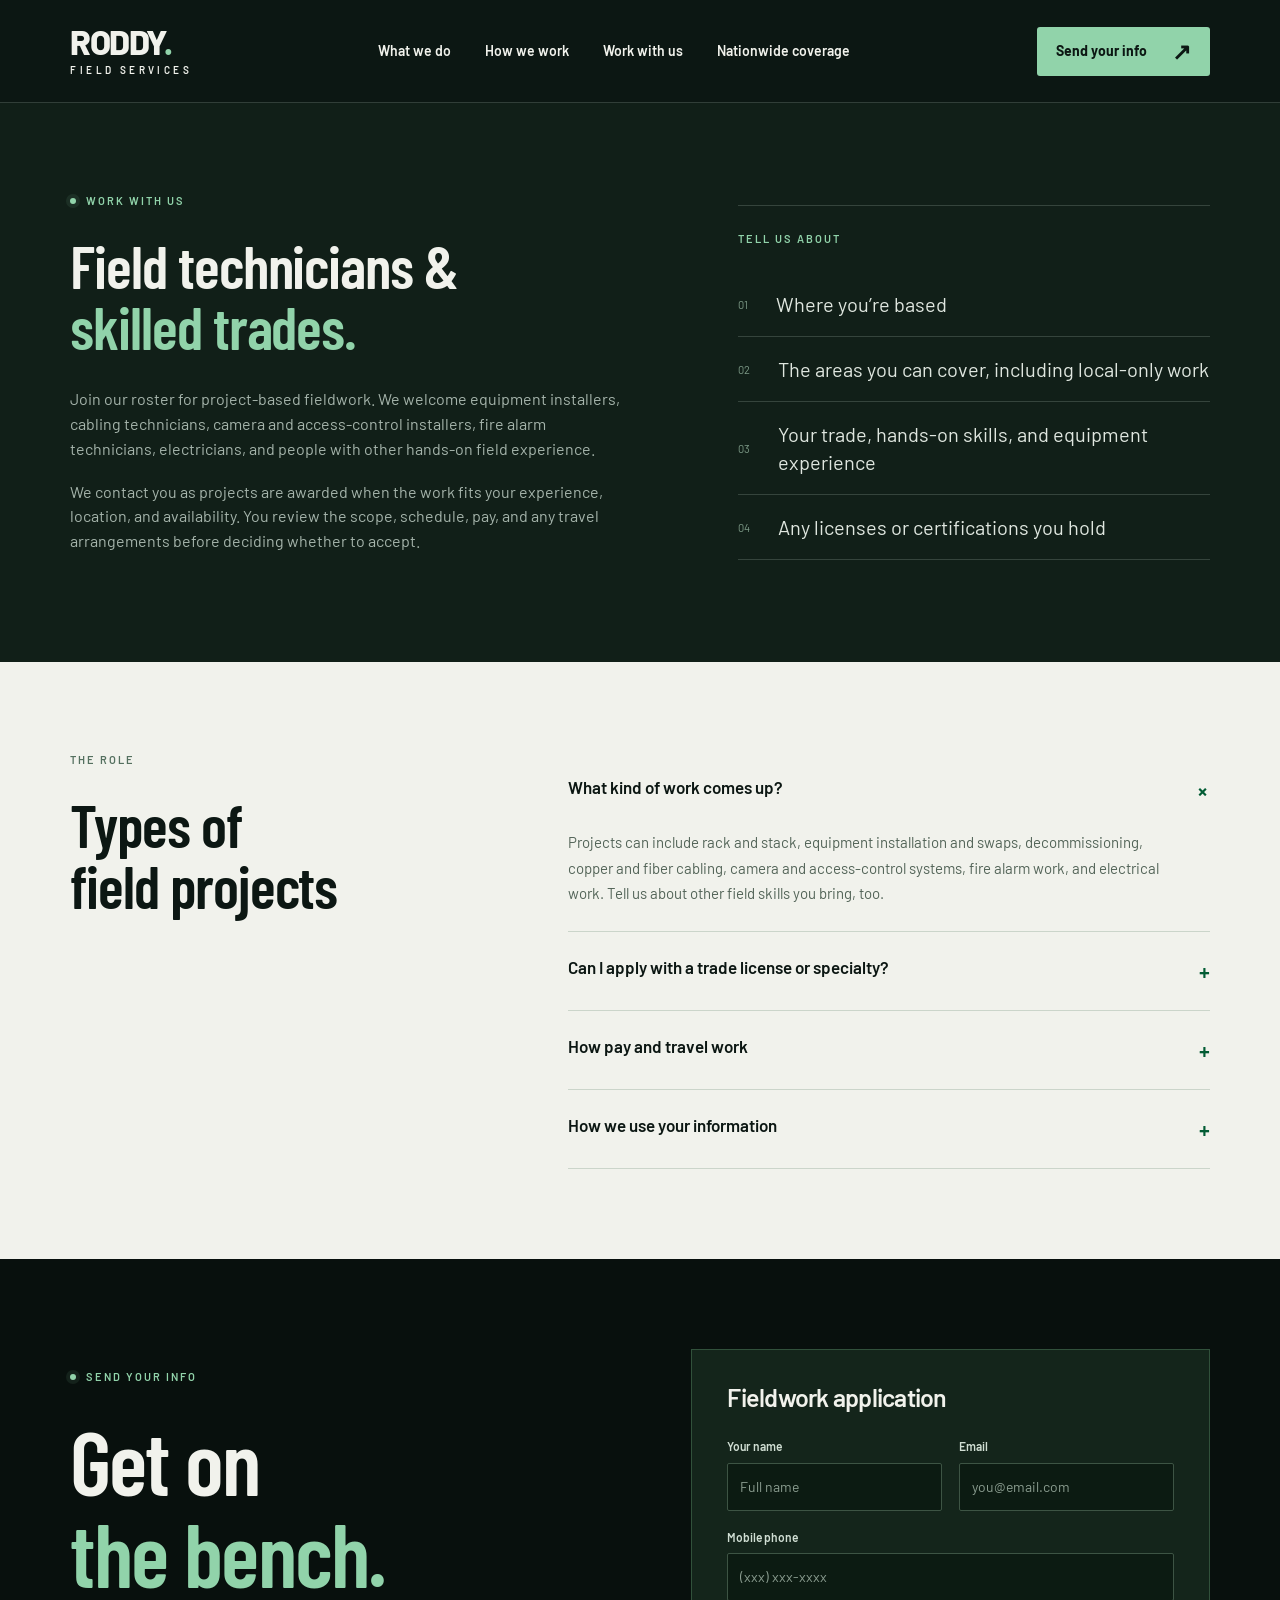
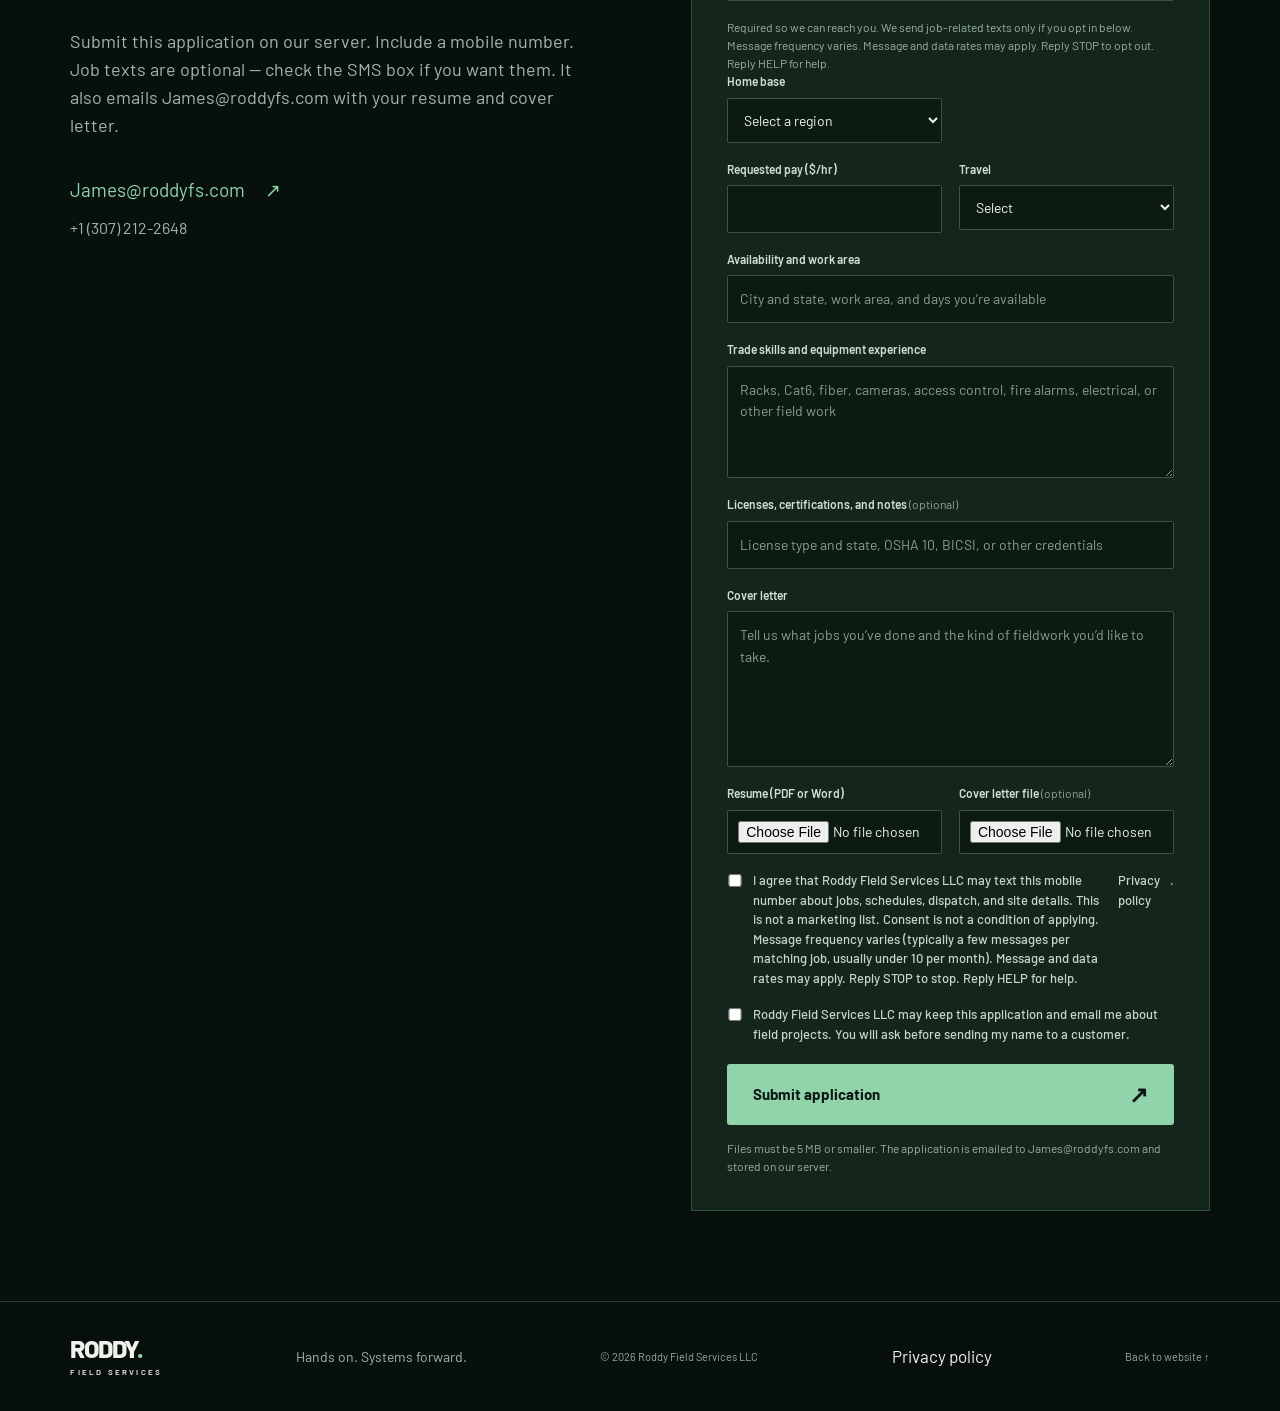
==== commit 6ff2f429: "Welcome skilled trades and specialty installers to the roster" ====
--- a/apply.html
+++ b/apply.html
@@ -3,13 +3,13 @@
 <head>
   <meta charset="utf-8"><meta name="viewport" content="width=device-width,initial-scale=1">
   <meta name="theme-color" content="#0c1713">
-  <title>Field technicians wanted | Roddy Field Services</title>
-  <meta name="description" content="Project-based field technician roster for Dallas–Fort Worth and Wyoming. Equipment installation, rack-and-stack, cabling, and travel work as projects are awarded.">
+  <title>Field technician &amp; skilled trades applications | Roddy Field Services</title>
+  <meta name="description" content="Join the Roddy Field Services roster for project-based installation, cabling, security systems, electrical, and other skilled fieldwork.">
   <link rel="canonical" href="https://apply.roddyfs.com/">
   <meta property="og:url" content="https://apply.roddyfs.com/">
   <meta property="og:image" content="https://roddyfs.com/assets/roddy-badge.png">
-  <meta property="og:title" content="Field technicians wanted | Roddy Field Services">
-  <meta property="og:description" content="Join the Roddy Field Services bench for DFW and Wyoming. Project-based install, cabling, and travel work.">
+  <meta property="og:title" content="Field technician &amp; skilled trades applications | Roddy Field Services">
+  <meta property="og:description" content="Apply for project-based fieldwork. We welcome technicians, electricians, security installers, and other skilled tradespeople.">
   <meta property="og:type" content="website">
   <link rel="icon" href="assets/favicon.svg" type="image/svg+xml"><link rel="stylesheet" href="styles.css">
   <script src="apply.js" defer></script><script src="analytics.js" defer></script>
@@ -25,28 +25,28 @@
 <main id="main">
   <section class="about section" style="grid-template-columns:1.1fr .9fr;gap:8%">
     <div class="about-copy">
-      <p class="eyebrow"><span class="status-dot"></span> WORK WITH US · DFW &amp; WYOMING</p>
-      <h2>Field techs<br><span>for the next job.</span></h2>
-      <p>Roddy Field Services is building a bench of technicians in Dallas–Fort Worth and Wyoming for equipment installation, rack-and-stack, cabling, decommissioning, and travel projects.</p>
-      <p>This is project work as jobs are awarded. We contact you when a scope matches your skills, location, and pay. It is not a guaranteed 40-hour schedule.</p>
+      <p class="eyebrow"><span class="status-dot"></span> WORK WITH US</p>
+      <h2>Field technicians &amp;<br><span>skilled trades.</span></h2>
+      <p>Join our roster for project-based fieldwork. We welcome equipment installers, cabling technicians, camera and access-control installers, fire alarm technicians, electricians, and people with other hands-on field experience.</p>
+      <p>We contact you as projects are awarded when the work fits your experience, location, and availability. You review the scope, schedule, pay, and any travel arrangements before deciding whether to accept.</p>
     </div>
     <div class="experience-panel">
-      <span class="eyebrow">WHAT WE LOOK FOR</span>
-      <div><span>01</span><p>Home base in DFW or Wyoming</p></div>
-      <div><span>02</span><p>Available to travel for projects that fit</p></div>
-      <div><span>03</span><p>Hands-on install, racks, copper/fiber, or IT field work</p></div>
-      <div><span>04</span><p>Valid driver’s license and your own basic tools</p></div>
+      <span class="eyebrow">TELL US ABOUT</span>
+      <div><span>01</span><p>Where you’re based</p></div>
+      <div><span>02</span><p>The areas you can cover, including local-only work</p></div>
+      <div><span>03</span><p>Your trade, hands-on skills, and equipment experience</p></div>
+      <div><span>04</span><p>Any licenses or certifications you hold</p></div>
     </div>
   </section>
 
   <section class="faq section">
     <div>
       <p class="eyebrow">THE ROLE</p>
-      <h2>Project-based<br>field technician.</h2>
+      <h2>Types of<br>field projects</h2>
     </div>
     <div class="faq-list">
-      <details open><summary>What the work is<span aria-hidden="true">+</span></summary><p>Rack-and-stack and equipment swaps on existing power. Copper and fiber support, patching, and labeling. De-rack, pack, and stage listed gear. Site surveys, serials, photos, and closeout notes. Travel to other sites when the project includes it.</p></details>
-      <details><summary>What this is not<span aria-hidden="true">+</span></summary><p>New 120 V circuits, hardwired UPS, fire alarm, cameras, or access control. Licensed electrical work stays with a licensed electrician. We will tell you the scope before you accept a project.</p></details>
+      <details open><summary>What kind of work comes up?<span aria-hidden="true">+</span></summary><p>Projects can include rack and stack, equipment installation and swaps, decommissioning, copper and fiber cabling, camera and access-control systems, fire alarm work, and electrical work. Tell us about other field skills you bring, too.</p></details>
+      <details><summary>Can I apply with a trade license or specialty?<span aria-hidden="true">+</span></summary><p>Yes. List the trade or systems you work on and where you’re licensed or certified, if applicable. We match project requirements to the people qualified to do the work.</p></details>
       <details><summary>How pay and travel work<span aria-hidden="true">+</span></summary><p>Pay and any travel arrangements are discussed for each assignment before you decide whether to accept.</p></details>
       <details><summary>How we use your information<span aria-hidden="true">+</span></summary><p>Roddy Field Services LLC keeps your contact details, skills, home base, and requested pay. If you opt in, we text that mobile number about matching jobs, start times, and site details. Message frequency varies (typically a few messages per matching job, usually under 10 per month). Message and data rates may apply. Reply STOP to opt out. Reply HELP for help. Consent to texts is not a condition of applying. Mobile numbers and SMS opt-in data are not shared with third parties for marketing. We ask before submitting your name to a customer. See our <a href="/privacy.html">privacy policy</a>.</p></details>
     </div>
@@ -61,7 +61,7 @@
       <a class="contact-phone" href="tel:+13072122648">+1 (307) 212-2648</a>
     </div>
     <form id="apply-form" enctype="multipart/form-data">
-      <h3>Applicant form — technicians only</h3>
+      <h3>Fieldwork application</h3>
       <div class="form-row">
         <label>Your name<input name="name" autocomplete="name" placeholder="Full name" required maxlength="100"></label>
         <label>Email<input name="email" type="email" autocomplete="email" placeholder="you@email.com" required maxlength="150"></label>
@@ -73,7 +73,7 @@
           <option value="" disabled selected>Select a region</option>
           <option>Dallas–Fort Worth, TX</option>
           <option>Wyoming</option>
-          <option>Open to relocate / other</option>
+          <option value="Open to relocate / other">Another location</option>
         </select></label>
       </div>
       <div class="form-row">
@@ -85,10 +85,10 @@
           <option>Nationwide overnight</option>
         </select></label>
       </div>
-      <label>Availability<input name="availability" placeholder="Nights, weekends, two weeks on / one off…" maxlength="180"></label>
-      <label>Skills and gear you have done<textarea name="skills" rows="4" placeholder="Racks, Cisco/Ciena, Cat6, fiber, Fluke, Toast, POS, decomm…" required maxlength="1000"></textarea></label>
-      <label>Certifications / notes <span class="optional">(optional)</span><input name="certs" placeholder="OSHA 10, BICSI, CompTIA, CDL…" maxlength="250"></label>
-      <label>Cover letter<textarea name="coverLetter" rows="6" placeholder="Why you want this work, what you have done, and when you can travel." required maxlength="8000"></textarea></label>
+      <label>Availability and work area<input name="availability" placeholder="City and state, work area, and days you’re available" maxlength="180"></label>
+      <label>Trade skills and equipment experience<textarea name="skills" rows="4" placeholder="Racks, Cat6, fiber, cameras, access control, fire alarms, electrical, or other field work" required maxlength="1000"></textarea></label>
+      <label>Licenses, certifications, and notes <span class="optional">(optional)</span><input name="certs" placeholder="License type and state, OSHA 10, BICSI, or other credentials" maxlength="250"></label>
+      <label>Cover letter<textarea name="coverLetter" rows="6" placeholder="Tell us what jobs you’ve done and the kind of fieldwork you’d like to take." required maxlength="8000"></textarea></label>
       <div class="form-row">
         <label>Resume (PDF or Word)<input name="resume" type="file" accept=".pdf,.doc,.docx,.txt,.rtf,application/pdf" required></label>
         <label>Cover letter file <span class="optional">(optional)</span><input name="coverLetterFile" type="file" accept=".pdf,.doc,.docx,.txt,.rtf,application/pdf"></label>
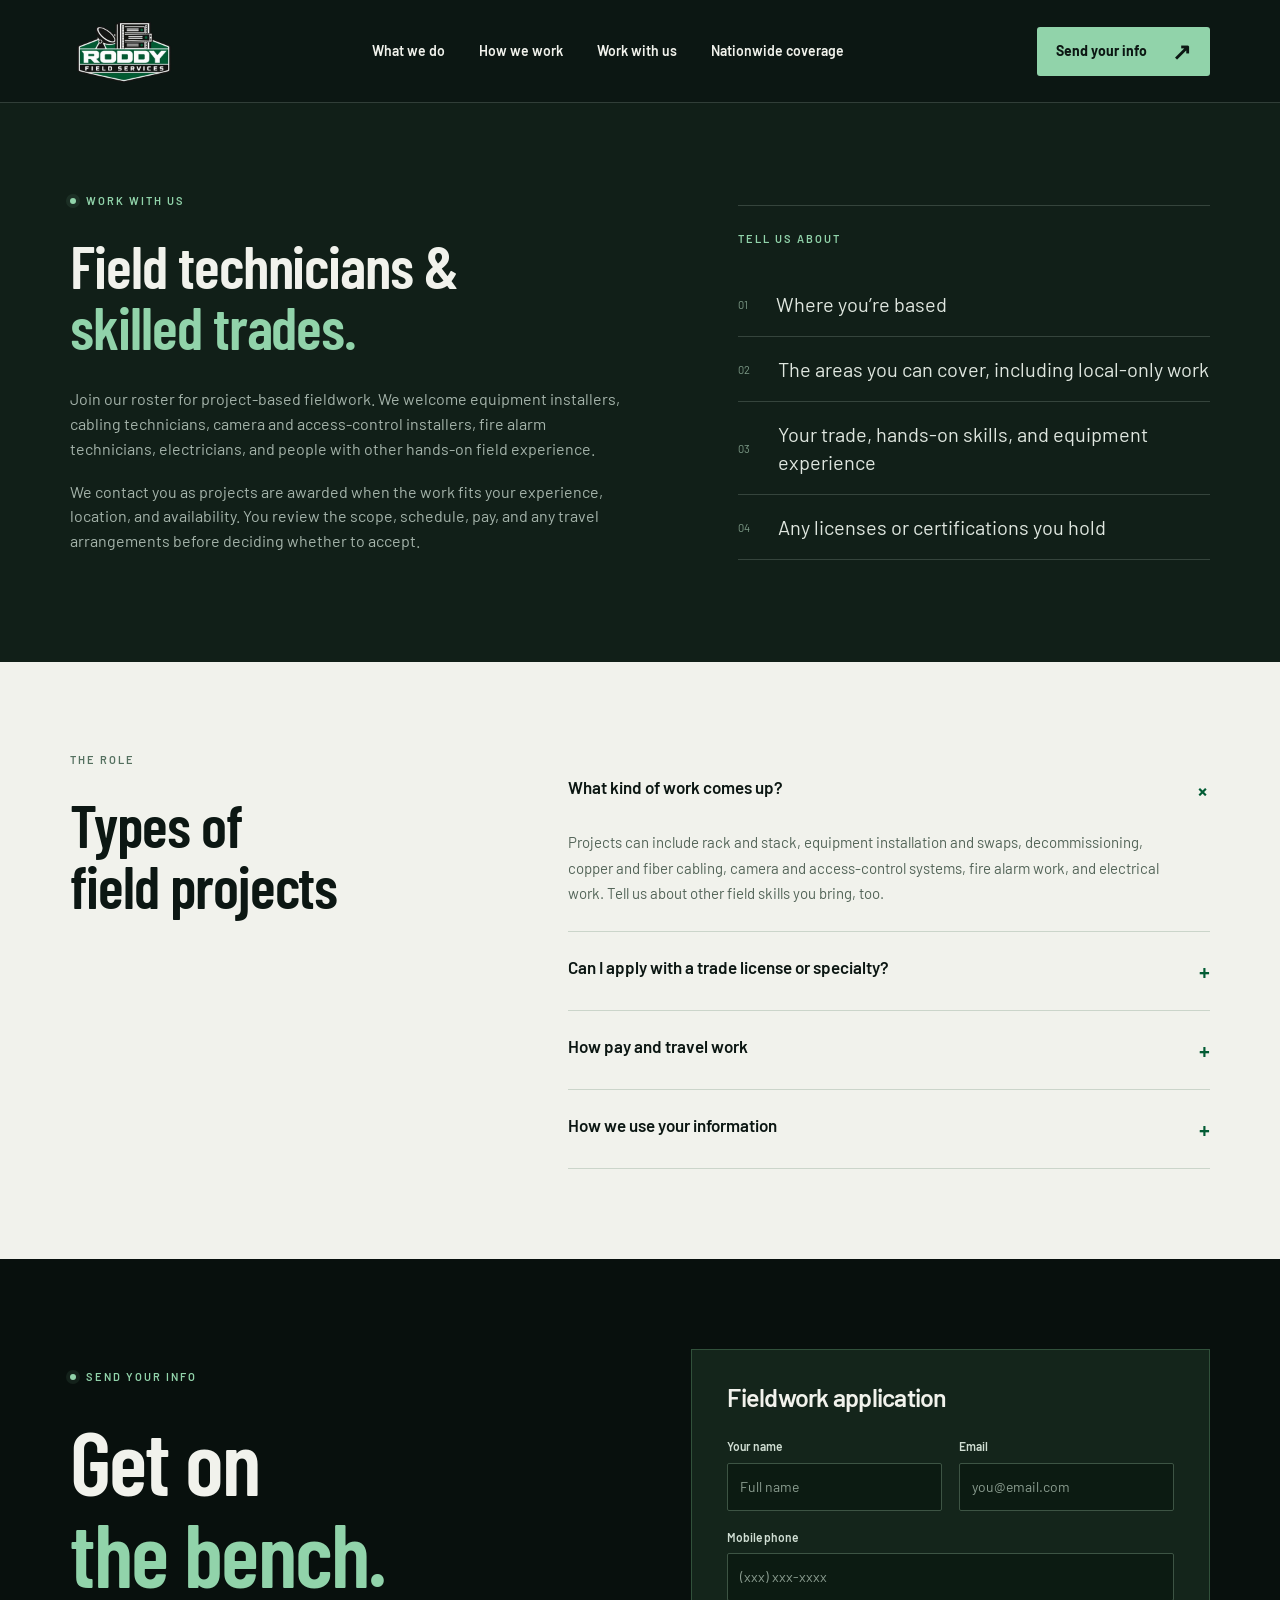
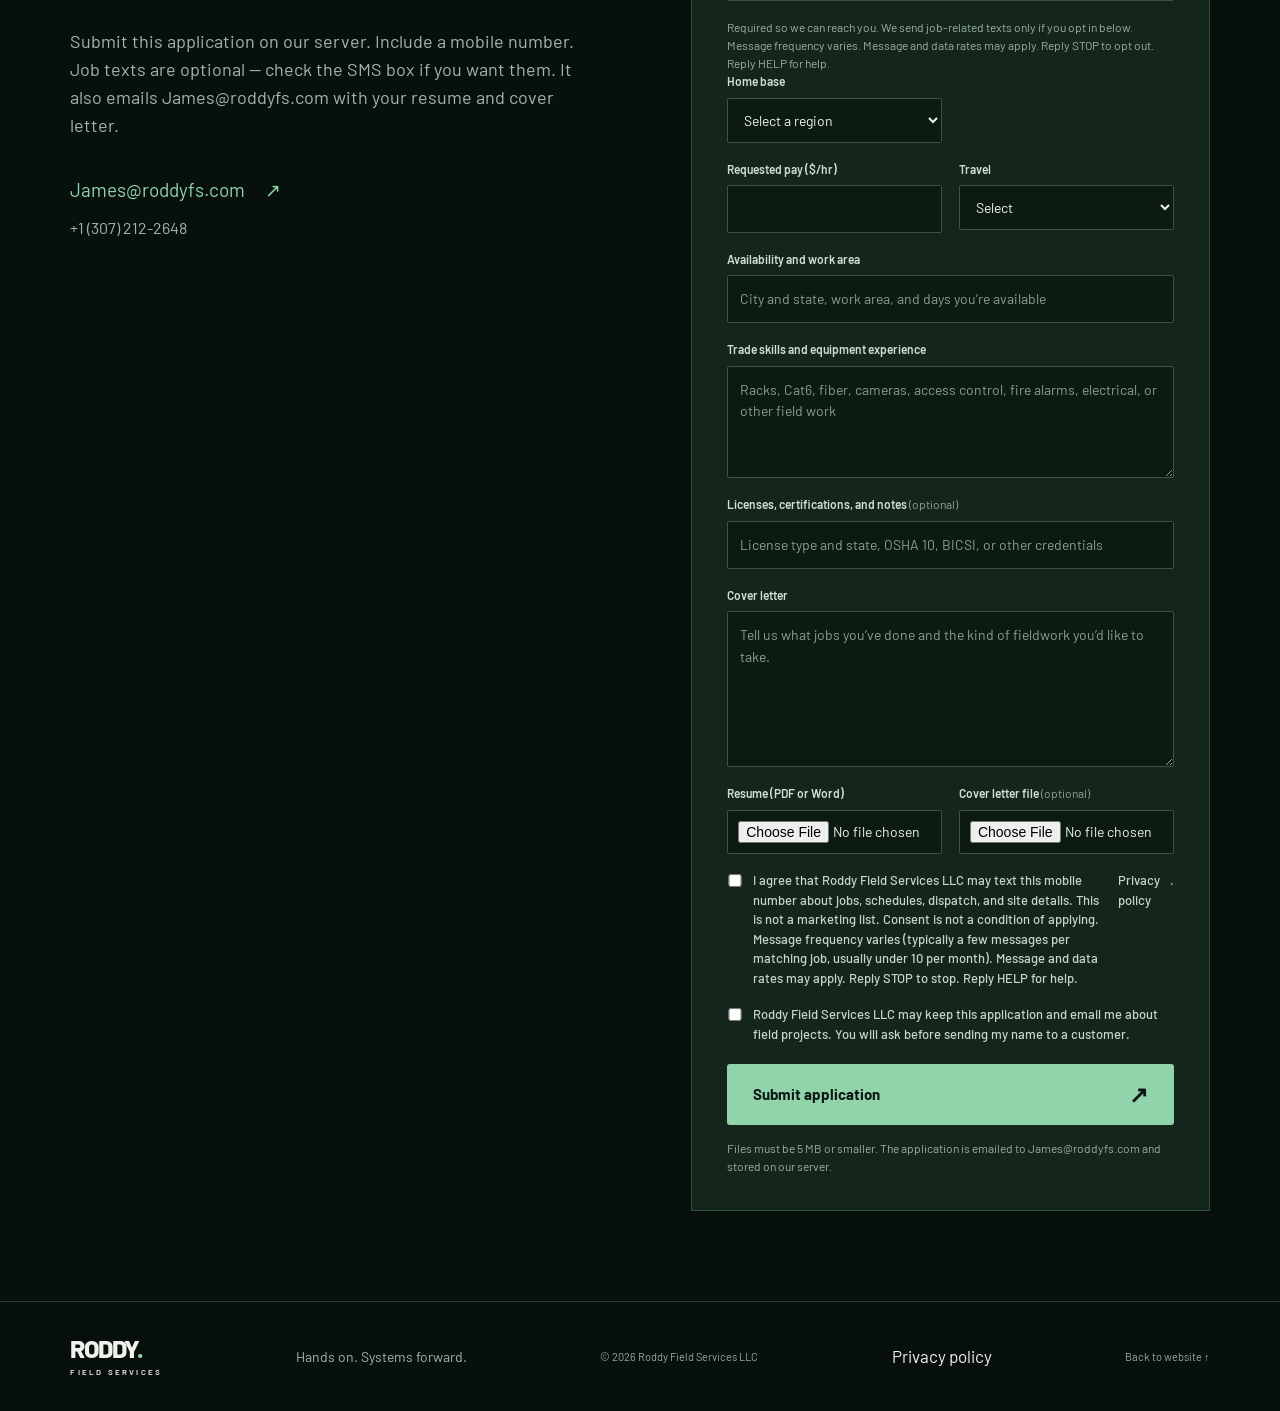
==== commit 37b89212: "Use the Roddy badge in the navigation" ====
--- a/apply.html
+++ b/apply.html
@@ -17,7 +17,7 @@
 <body>
 <a class="skip" href="#main">Skip to content</a>
 <header class="header">
-  <a class="brand" href="/" aria-label="Roddy Field Services home"><span>RODDY<span class="brand-dot">.</span></span><small>FIELD SERVICES</small></a>
+  <a class="brand" href="https://roddyfs.com/" aria-label="Roddy Field Services home"><img src="assets/roddy-nav.webp" alt="" width="108" height="72"></a>
   <nav aria-label="Main navigation" id="main-nav"><a href="/#services">What we do</a><a href="/#approach">How we work</a><a href="https://apply.roddyfs.com/" aria-current="page">Work with us</a><a href="/#service-areas">Nationwide coverage</a></nav>
   <a class="button small header-cta" href="#apply">Send your info <span aria-hidden="true">↗</span></a>
   <button class="menu-toggle" aria-label="Open navigation" aria-controls="main-nav" aria-expanded="false"><span></span><span></span></button>
